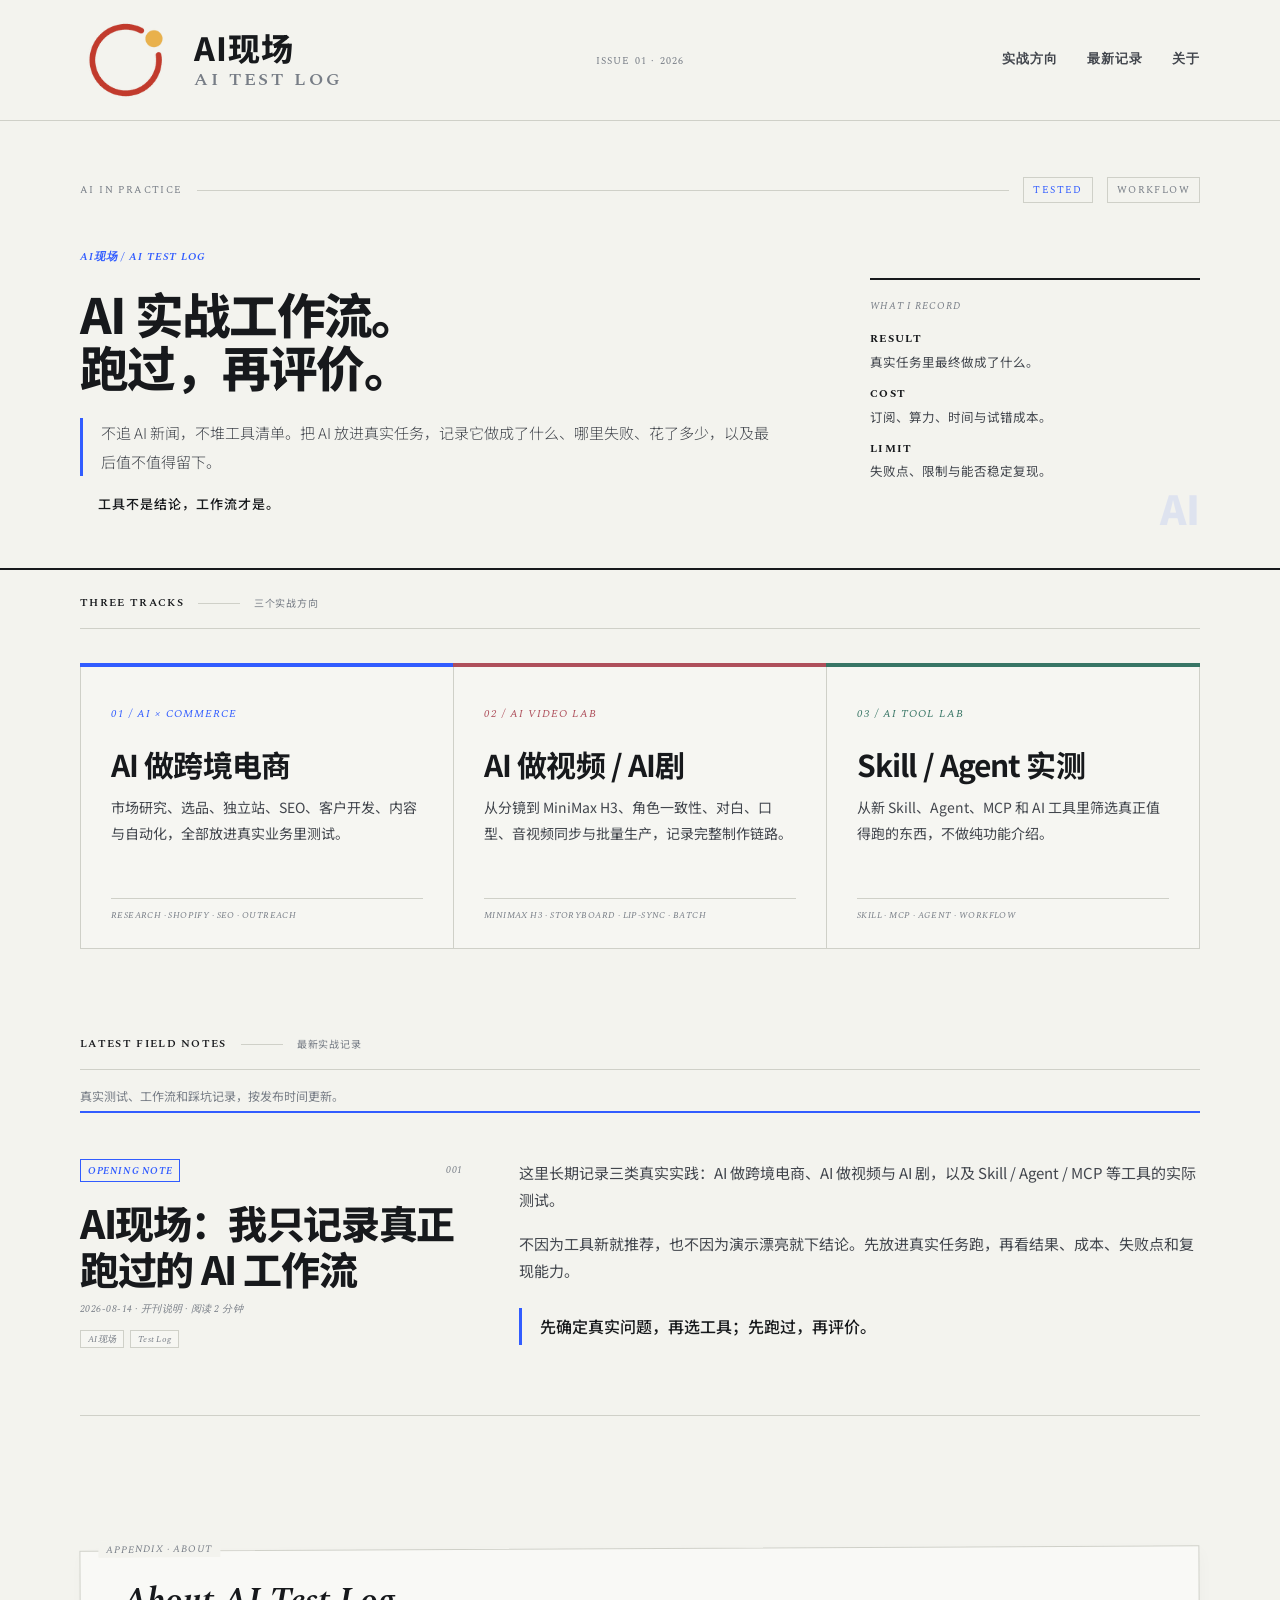
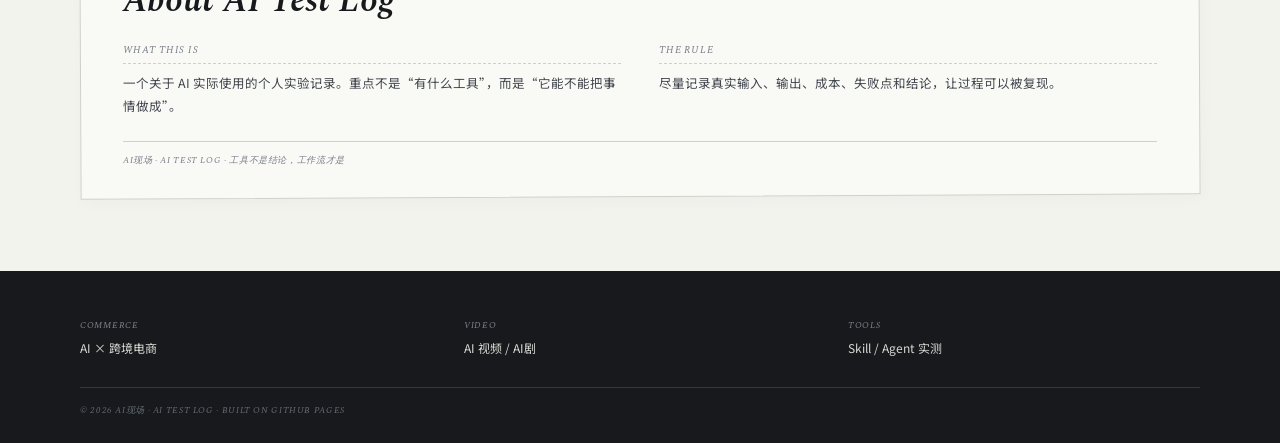
==== index.html @ ab0f7ed0 "Simplify homepage around three workflow tracks" ====
<!DOCTYPE html>
<html lang="zh-CN">
<head>
  <meta charset="UTF-8">
  <meta name="viewport" content="width=device-width, initial-scale=1.0">
  <meta name="description" content="AI现场（AI Test Log）：记录真实 AI 实战工作流，聚焦跨境电商、AI 视频与 Skill/Agent 实测。">
  <title>AI现场｜真实 AI 实战工作流</title>
  <link rel="icon" type="image/png" href="assets/brand/logo-icon.png?v=20260815b">
  <link rel="preconnect" href="https://fonts.googleapis.com">
  <link rel="preconnect" href="https://fonts.gstatic.com" crossorigin>
  <link href="https://fonts.googleapis.com/css2?family=Noto+Sans+SC:wght@300;400;500;600;700;800;900&family=Spectral:ital,wght@0,400;0,600;1,400;1,600&display=swap" rel="stylesheet">
  <link rel="stylesheet" href="styles.css">
  <link rel="stylesheet" href="categories.css">
  <link rel="stylesheet" href="refinements.css?v=20260818a">
</head>
<body>
  <header class="masthead">
    <div class="masthead-inner wrap">
      <a class="brand" href="#top" aria-label="返回首页">
        <img class="brand-mark" src="assets/brand/logo-icon.png?v=20260815b" alt="AI现场">
        <span class="brand-copy">
          <span class="brand-en">AI TEST LOG</span>
          <span class="brand-cn">AI现场</span>
        </span>
      </a>
      <div class="issue">ISSUE 01 · 2026</div>
      <nav class="nav" aria-label="主导航">
        <a href="#themes">实战方向</a>
        <a href="#posts">最新记录</a>
        <a href="#about">关于</a>
      </nav>
    </div>
  </header>

  <main id="top">
    <section class="cover">
      <div class="wrap">
        <div class="cover-meta">
          <span class="spectral-label">AI IN PRACTICE</span>
          <span class="rule"></span>
          <span class="tag tag-ai">TESTED</span>
          <span class="tag">WORKFLOW</span>
        </div>

        <div class="cover-grid">
          <div>
            <div class="eyebrow">AI现场 / AI TEST LOG</div>
            <h1>AI 实战工作流。<br>跑过，再评价。</h1>
            <p class="dek">不追 AI 新闻，不堆工具清单。把 AI 放进真实任务，记录它做成了什么、哪里失败、花了多少，以及最后值不值得留下。</p>
            <p class="brand-tagline"><strong>工具不是结论，工作流才是。</strong></p>
          </div>

          <aside class="cover-note">
            <div class="note-label">WHAT I RECORD</div>
            <div class="note-block">
              <strong>RESULT</strong>
              <p>真实任务里最终做成了什么。</p>
            </div>
            <div class="note-block">
              <strong>COST</strong>
              <p>订阅、算力、时间与试错成本。</p>
            </div>
            <div class="note-block">
              <strong>LIMIT</strong>
              <p>失败点、限制与能否稳定复现。</p>
            </div>
            <span class="stamp">AI</span>
          </aside>
        </div>
      </div>
    </section>

    <section id="themes" class="themes wrap">
      <div class="section-label">
        <span>THREE TRACKS</span>
        <span>三个实战方向</span>
      </div>

      <div class="theme-grid">
        <article id="commerce" class="theme-card theme-commerce">
          <span class="theme-code">01 / AI × COMMERCE</span>
          <h3>AI 做跨境电商</h3>
          <p>市场研究、选品、独立站、SEO、客户开发、内容与自动化，全部放进真实业务里测试。</p>
          <div class="theme-examples">RESEARCH · SHOPIFY · SEO · OUTREACH</div>
        </article>

        <article id="drama" class="theme-card theme-drama">
          <span class="theme-code">02 / AI VIDEO LAB</span>
          <h3>AI 做视频 / AI剧</h3>
          <p>从分镜到 MiniMax H3、角色一致性、对白、口型、音视频同步与批量生产，记录完整制作链路。</p>
          <div class="theme-examples">MINIMAX H3 · STORYBOARD · LIP-SYNC · BATCH</div>
        </article>

        <article id="radar" class="theme-card theme-radar">
          <span class="theme-code">03 / AI TOOL LAB</span>
          <h3>Skill / Agent 实测</h3>
          <p>从新 Skill、Agent、MCP 和 AI 工具里筛选真正值得跑的东西，不做纯功能介绍。</p>
          <div class="theme-examples">SKILL · MCP · AGENT · WORKFLOW</div>
        </article>
      </div>
    </section>

    <section class="latest-head wrap">
      <div class="section-label">
        <span>LATEST FIELD NOTES</span>
        <span>最新实战记录</span>
      </div>
      <p class="section-intro">真实测试、工作流和踩坑记录，按发布时间更新。</p>
    </section>

    <section id="posts" class="posts wrap">
      <article class="post cat-models">
        <header>
          <div class="post-topline">
            <span class="kicker cat-models">OPENING NOTE</span>
            <span class="index-no">001</span>
          </div>
          <h2>AI现场：我只记录真正跑过的 AI 工作流</h2>
          <p class="meta">2026-08-14 · 开刊说明 · 阅读 2 分钟</p>
          <div class="post-tags"><span class="post-tag">AI现场</span><span class="post-tag">Test Log</span></div>
        </header>
        <div class="content">
          <p>这里长期记录三类真实实践：AI 做跨境电商、AI 做视频与 AI 剧，以及 Skill / Agent / MCP 等工具的实际测试。</p>
          <p>不因为工具新就推荐，也不因为演示漂亮就下结论。先放进真实任务跑，再看结果、成本、失败点和复现能力。</p>
          <blockquote>先确定真实问题，再选工具；先跑过，再评价。</blockquote>
        </div>
      </article>
    </section>

    <section id="about" class="about wrap">
      <div class="tracing-appendix">
        <div class="appendix-inner">
          <div class="appendix-title">About AI Test Log</div>
          <div class="appendix-grid">
            <div>
              <div class="appendix-label">WHAT THIS IS</div>
              <p>一个关于 AI 实际使用的个人实验记录。重点不是“有什么工具”，而是“它能不能把事情做成”。</p>
            </div>
            <div>
              <div class="appendix-label">THE RULE</div>
              <p>尽量记录真实输入、输出、成本、失败点和结论，让过程可以被复现。</p>
            </div>
          </div>
          <div class="appendix-fine">AI现场 · AI TEST LOG · 工具不是结论，工作流才是</div>
        </div>
      </div>
    </section>
  </main>

  <footer class="footer">
    <div class="wrap">
      <div class="footer-grid">
        <div><div class="footer-label">COMMERCE</div><p>AI × 跨境电商</p></div>
        <div><div class="footer-label">VIDEO</div><p>AI 视频 / AI剧</p></div>
        <div><div class="footer-label">TOOLS</div><p>Skill / Agent 实测</p></div>
      </div>
      <div class="footer-fine">© 2026 AI现场 · AI TEST LOG · BUILT ON GITHUB PAGES</div>
    </div>
  </footer>
</body>
</html>
---- styles.css ----
:root {
  --bg: #f3f3ee;
  --paper: #fafaf6;
  --paper-2: #ecece5;
  --ink: #17191c;
  --ink-2: #42464d;
  --ink-3: #777d86;
  --rule: #cfd0c8;
  --ai: #315cff;
  --ai-soft: #e9edff;
  --biz: #9a5b38;
  --biz-soft: #efe3da;
  --biz-rule: #c9c0b8;
}

* { box-sizing: border-box; margin: 0; padding: 0; }
html { scroll-behavior: smooth; }
body {
  background: var(--bg);
  color: var(--ink);
  font-family: "Noto Sans SC", "Source Han Sans SC", "Microsoft YaHei", sans-serif;
  line-height: 1.8;
  -webkit-font-smoothing: antialiased;
  text-rendering: optimizeLegibility;
}
a { color: inherit; }
.wrap { width: min(1120px, calc(100% - 48px)); margin-inline: auto; }

.brand-en, .issue, .nav a, .spectral-label, .tag, .eyebrow, .note-label,
.note-block strong, .kicker, .index-no, .meta, .section-label span:first-child,
.quote-small, .tracing-card blockquote, .panel-head, dt, .business-meta,
.business-strip span, .appendix-title, .appendix-label, .appendix-fine,
.footer-label, .footer-fine {
  font-family: "Spectral", Georgia, serif;
}

.masthead {
  position: sticky;
  top: 0;
  z-index: 50;
  background: rgba(243, 243, 238, .96);
  border-bottom: 1px solid var(--rule);
  backdrop-filter: blur(10px);
}
.masthead-inner {
  min-height: 56px;
  display: grid;
  grid-template-columns: 1fr auto 1fr;
  align-items: center;
  gap: 24px;
}
.brand {
  display: inline-flex;
  align-items: baseline;
  gap: 10px;
  text-decoration: none;
  min-width: 0;
}
.brand-en {
  font-size: 12px;
  font-weight: 600;
  letter-spacing: .12em;
  text-transform: uppercase;
  white-space: nowrap;
}
.brand-cn { font-size: 11px; color: var(--ink-3); white-space: nowrap; }
.issue {
  color: var(--ink-3);
  font-size: 10px;
  letter-spacing: .12em;
  text-transform: uppercase;
}
.nav { display: flex; justify-content: flex-end; gap: 22px; }
.nav a {
  color: var(--ink-2);
  font-size: 10px;
  font-weight: 600;
  letter-spacing: .12em;
  text-transform: uppercase;
  text-decoration: none;
}
.nav a:hover { color: var(--ai); }

.cover {
  padding: 72px 0 54px;
  border-bottom: 2px solid var(--ink);
}
.cover-meta {
  display: flex;
  align-items: center;
  gap: 14px;
  color: var(--ink-3);
  font-size: 10px;
  letter-spacing: .14em;
  text-transform: uppercase;
}
.cover-meta .rule { flex: 1; height: 1px; background: var(--rule); }
.tag { border: 1px solid var(--rule); padding: 3px 9px; }
.tag-ai { color: var(--ai); }
.cover-grid {
  display: grid;
  grid-template-columns: minmax(0, 1.68fr) minmax(245px, .72fr);
  gap: 66px;
  align-items: end;
  margin-top: 58px;
}
.eyebrow {
  color: var(--ai);
  font-size: 11px;
  font-style: italic;
  font-weight: 600;
  letter-spacing: .08em;
  text-transform: uppercase;
  margin-bottom: 18px;
}
.cover h1 {
  font-size: clamp(54px, 8vw, 96px);
  line-height: .98;
  letter-spacing: -.055em;
  font-weight: 900;
}
.dek {
  max-width: 650px;
  margin-top: 28px;
  padding-left: 18px;
  border-left: 3px solid var(--ai);
  color: var(--ink-2);
  font-size: 15px;
  font-weight: 300;
  line-height: 1.85;
}
.cover-note {
  position: relative;
  border-top: 2px solid var(--ink);
  padding: 17px 0 58px;
}
.note-label {
  color: var(--ink-3);
  font-size: 10px;
  font-style: italic;
  letter-spacing: .1em;
  text-transform: uppercase;
  margin-bottom: 16px;
}
.note-block + .note-block { margin-top: 14px; }
.note-block strong {
  display: block;
  font-size: 11px;
  letter-spacing: .12em;
  text-transform: uppercase;
  margin-bottom: 2px;
}
.note-block p { color: var(--ink-2); font-size: 12px; line-height: 1.65; }
.stamp {
  position: absolute;
  right: 0;
  bottom: 0;
  font-family: "Noto Sans SC", sans-serif;
  font-size: 46px;
  line-height: 1;
  font-weight: 900;
  color: var(--ai);
  opacity: .18;
}

.section-label {
  display: flex;
  align-items: center;
  gap: 14px;
  padding: 15px 0;
  border-bottom: 1px solid var(--rule);
  color: var(--ink-3);
  font-size: 10px;
  letter-spacing: .08em;
}
.section-label span:first-child {
  color: var(--ink);
  font-size: 11px;
  font-weight: 600;
  letter-spacing: .12em;
  text-transform: uppercase;
}
.section-label span:first-child::after {
  content: "";
  display: inline-block;
  width: 42px;
  height: 1px;
  background: var(--rule);
  margin-left: 14px;
  vertical-align: middle;
}

.editorial { padding: 54px 0 8px; }
.editorial-grid {
  display: grid;
  grid-template-columns: minmax(0, 1.35fr) minmax(280px, .65fr);
  gap: 56px;
  padding: 40px 0 48px;
}
.kicker {
  display: inline-block;
  padding: 2px 7px 1px;
  border: 1px solid currentColor;
  font-size: 10px;
  font-style: italic;
  font-weight: 600;
  letter-spacing: .06em;
  text-transform: uppercase;
}
.kicker.ai { color: var(--ai); }
.kicker.biz { color: var(--biz); }
.editorial-copy h2 {
  margin: 17px 0 11px;
  font-size: clamp(36px, 5vw, 58px);
  line-height: 1.06;
  letter-spacing: -.04em;
  font-weight: 800;
}
.editorial-copy > p { color: var(--ink-2); max-width: 62ch; font-size: 15px; }
.verdict-panel {
  background: var(--paper);
  border: 1px solid var(--rule);
  border-top: 3px solid var(--ai);
  padding: 26px;
}
.panel-head {
  color: var(--ink-3);
  font-size: 10px;
  font-style: italic;
  letter-spacing: .08em;
  text-transform: uppercase;
  margin-bottom: 15px;
}
.verdict { font-size: 23px; line-height: 1.45; font-weight: 700; margin-bottom: 23px; }
dl div {
  display: grid;
  grid-template-columns: 82px 1fr;
  gap: 16px;
  padding: 9px 0;
  border-top: 1px solid var(--rule);
}
dt, dd { font-size: 10px; }
dt { color: var(--ink-3); font-style: italic; letter-spacing: .06em; }
dd { color: var(--ink-2); font-family: "Noto Sans SC", sans-serif; }

.quote-section { padding: 22px 0 62px; }
.tracing-card {
  position: relative;
  background: rgba(255,255,255,.48);
  border: 1px solid var(--rule);
  padding: 34px 46px 32px;
  transform: rotate(-.22deg);
  box-shadow: 2px 4px 14px rgba(0,0,0,.035);
}
.tracing-card::after {
  content: "";
  position: absolute;
  right: 0;
  top: 0;
  width: 24px;
  height: 24px;
  border-left: 1px solid var(--rule);
  border-bottom: 1px solid var(--rule);
  background: var(--bg);
}
.quote-small {
  text-align: center;
  color: var(--ink-3);
  font-size: 10px;
  font-style: italic;
  letter-spacing: .08em;
  text-transform: uppercase;
}
.tracing-card blockquote {
  margin: 8px 0 3px;
  text-align: center;
  color: var(--ink);
  font-size: clamp(38px, 5vw, 58px);
  font-style: italic;
  font-weight: 600;
  line-height: 1.12;
}
.tracing-card p { text-align: center; color: var(--ink-2); font-size: 12px; }

.latest-head { padding-top: 2px; }
.section-intro { padding: 15px 0 4px; color: var(--ink-3); font-size: 12px; }
.posts { padding-bottom: 70px; }
.post {
  --post-accent: var(--ai);
  display: grid;
  grid-template-columns: minmax(245px, .72fr) minmax(0, 1.28fr);
  gap: 56px;
  padding: 46px 0;
  border-top: 2px solid var(--post-accent);
  border-bottom: 1px solid var(--rule);
}
.post + .post { border-top-width: 1px; }
.post-business { --post-accent: var(--biz); }
.post-topline { display: flex; justify-content: space-between; align-items: center; gap: 16px; }
.index-no {
  color: var(--ink-3);
  font-size: 10px;
  font-style: italic;
  letter-spacing: .06em;
}
.post h2 {
  margin: 17px 0 9px;
  font-size: clamp(28px, 3.2vw, 39px);
  line-height: 1.18;
  letter-spacing: -.035em;
  font-weight: 800;
}
.meta {
  color: var(--ink-3);
  font-size: 10px;
  font-style: italic;
  letter-spacing: .045em;
}
.content { color: var(--ink-2); min-width: 0; }
.content p, .content li { font-size: 15px; }
.content p + p { margin-top: 1.15em; }
.content ul, .content ol { margin: 14px 0 0 1.25em; }
.content h3 { margin: 1.65em 0 .65em; color: var(--ink); font-size: 20px; }
.content blockquote {
  margin: 1.5em 0;
  padding: 4px 0 4px 18px;
  border-left: 3px solid var(--post-accent);
  color: var(--ink);
  font-weight: 500;
}
.content pre {
  margin: 18px 0;
  padding: 16px 18px;
  overflow-x: auto;
  background: #1e2023;
  color: #e8e8e3;
  border-radius: 0;
  font: 13px/1.7 ui-monospace, SFMono-Regular, Menlo, Consolas, monospace;
}
.content img, figure img { width: 100%; display: block; height: auto; margin: 20px 0 0; }
figure { margin-top: 20px; }
figcaption {
  border-top: 1px solid var(--rule);
  padding-top: 7px;
  margin-top: 7px;
  color: var(--ink-3);
  font: italic 11px/1.5 "Spectral", Georgia, serif;
}
.video-embed, .content .video-wrap {
  position: relative;
  padding-top: 56.25%;
  margin-top: 20px;
  background: #111;
  overflow: hidden;
}
.video-embed iframe, .content .video-wrap iframe { position: absolute; inset: 0; width: 100%; height: 100%; border: 0; }

.mini-grid {
  display: grid;
  grid-template-columns: repeat(2, 1fr);
  border-top: 1px solid var(--rule);
  border-left: 1px solid var(--rule);
  margin-top: 22px;
}
.mini-grid > div { padding: 14px 16px; border-right: 1px solid var(--rule); border-bottom: 1px solid var(--rule); }
.mini-grid span { color: var(--ai); font: italic 10px "Spectral", serif; }
.mini-grid strong { display: block; color: var(--ink); font-size: 13px; margin: 3px 0; }
.mini-grid p { color: var(--ink-3); font-size: 11.5px; }
.business-strip {
  display: flex;
  flex-wrap: wrap;
  gap: 0;
  margin-top: 22px;
  border-top: 1px solid var(--biz-rule);
  border-left: 1px solid var(--biz-rule);
}
.business-strip span {
  padding: 7px 10px 6px;
  border-right: 1px solid var(--biz-rule);
  border-bottom: 1px solid var(--biz-rule);
  color: var(--biz);
  font-size: 9px;
  font-style: italic;
  letter-spacing: .06em;
}

.business-band {
  background: #ece8e2;
  border-top: 1px solid var(--rule);
  border-bottom: 1px solid var(--rule);
  padding-bottom: 62px;
}
.business-label { border-bottom-color: var(--biz-rule); }
.business-grid {
  display: grid;
  grid-template-columns: repeat(3, 1fr);
  border: 1px solid var(--biz-rule);
  border-top: 3px solid var(--biz);
  margin-top: 34px;
}
.business-card { padding: 30px; min-height: 280px; }
.business-card + .business-card { border-left: 1px solid var(--biz-rule); }
.business-card h3 { font-size: 25px; line-height: 1.3; margin: 20px 0 13px; letter-spacing: -.025em; }
.business-card p { color: var(--ink-2); font-size: 13px; line-height: 1.8; }
.business-meta {
  margin-top: 24px;
  padding-top: 11px;
  border-top: 1px solid var(--biz-rule);
  color: var(--biz);
  font-size: 9px;
  font-style: italic;
  letter-spacing: .06em;
}

.about { padding: 62px 0 74px; }
.tracing-appendix {
  position: relative;
  background: rgba(255,255,255,.47);
  border: 1px solid var(--rule);
  padding: 34px 42px 28px;
  transform: rotate(-.28deg);
  box-shadow: 2px 5px 15px rgba(0,0,0,.025);
}
.tracing-appendix::before {
  content: "APPENDIX · ABOUT";
  position: absolute;
  left: 18px;
  top: -10px;
  background: var(--bg);
  padding: 0 8px;
  color: var(--ink-3);
  font: italic 10px "Spectral", Georgia, serif;
  letter-spacing: .08em;
}
.appendix-inner { transform: rotate(.28deg); }
.appendix-title {
  font-size: 35px;
  line-height: 1;
  font-style: italic;
  font-weight: 600;
  margin-bottom: 23px;
}
.appendix-grid { display: grid; grid-template-columns: 1fr 1fr; gap: 38px; }
.appendix-label {
  color: var(--ink-3);
  border-bottom: 1px dashed var(--rule);
  padding-bottom: 4px;
  margin-bottom: 8px;
  font-size: 10px;
  font-style: italic;
  letter-spacing: .08em;
}
.tracing-appendix p { color: var(--ink-2); font-size: 12.5px; }
.appendix-fine {
  margin-top: 24px;
  padding-top: 10px;
  border-top: 1px solid var(--rule);
  color: var(--ink-3);
  font-size: 9px;
  font-style: italic;
  letter-spacing: .07em;
}

.footer { background: #17191c; color: #d7d9d3; padding: 46px 0 25px; }
.footer-grid { display: grid; grid-template-columns: repeat(3, 1fr); gap: 32px; }
.footer-label { color: #80858c; font-size: 9px; font-style: italic; letter-spacing: .08em; }
.footer p { font-size: 12px; margin-top: 4px; }
.footer-fine {
  border-top: 1px solid #34373b;
  margin-top: 28px;
  padding-top: 14px;
  color: #666c74;
  font-size: 9px;
  font-style: italic;
  letter-spacing: .07em;
}

@media (max-width: 900px) {
  .masthead-inner { grid-template-columns: 1fr auto; }
  .issue { display: none; }
  .cover-grid, .editorial-grid, .post { grid-template-columns: 1fr; gap: 30px; }
  .business-grid { grid-template-columns: 1fr; }
  .business-card + .business-card { border-left: 0; border-top: 1px solid var(--biz-rule); }
}

@media (max-width: 600px) {
  .wrap { width: min(100% - 30px, 1120px); }
  .masthead-inner { min-height: 52px; gap: 10px; }
  .brand-cn { display: none; }
  .brand-en { font-size: 10px; }
  .nav { gap: 10px; }
  .nav a { font-size: 8px; }
  .cover { padding-top: 45px; }
  .cover-meta .spectral-label { display: none; }
  .cover-grid { margin-top: 35px; }
  .cover h1 { font-size: clamp(48px, 15vw, 72px); }
  .dek { font-size: 14px; }
  .editorial-grid { padding-top: 32px; }
  .verdict-panel { padding: 22px; }
  .tracing-card, .tracing-appendix { padding: 27px 22px; }
  .tracing-card blockquote { font-size: clamp(34px, 11vw, 48px); }
  .post { padding: 36px 0; }
  .mini-grid, .appendix-grid, .footer-grid { grid-template-columns: 1fr; }
  .business-card { min-height: 0; }
}
---- categories.css ----
:root {
  --cat-models: #315cff;
  --cat-agents: #6658c9;
  --cat-skills: #377565;
  --cat-media: #ae4f5b;
  --cat-workflow: #8b6b34;
  --cat-productivity: #607080;

  --theme-commerce: #315cff;
  --theme-drama: #ae4f5b;
  --theme-radar: #377565;
}

.cat-models { --cat: var(--cat-models); }
.cat-agents { --cat: var(--cat-agents); }
.cat-skills { --cat: var(--cat-skills); }
.cat-media { --cat: var(--cat-media); }
.cat-workflow { --cat: var(--cat-workflow); }
.cat-productivity { --cat: var(--cat-productivity); }

.kicker.cat-models,
.kicker.cat-agents,
.kicker.cat-skills,
.kicker.cat-media,
.kicker.cat-workflow,
.kicker.cat-productivity { color: var(--cat); }

/* ---- Primary editorial themes ---- */
.themes { padding: 8px 0 68px; }
.theme-grid {
  display: grid;
  grid-template-columns: repeat(3, 1fr);
  margin-top: 34px;
  border-top: 1px solid var(--rule);
  border-left: 1px solid var(--rule);
}
.theme-card {
  --theme: var(--ai);
  position: relative;
  min-height: 285px;
  padding: 32px 30px 30px;
  border-right: 1px solid var(--rule);
  border-bottom: 1px solid var(--rule);
  background: rgba(255,255,255,.22);
  scroll-margin-top: 140px;
}
.theme-card::before {
  content: "";
  position: absolute;
  left: -1px;
  right: -1px;
  top: -1px;
  height: 4px;
  background: var(--theme);
}
.theme-commerce { --theme: var(--theme-commerce); }
.theme-drama { --theme: var(--theme-drama); }
.theme-radar { --theme: var(--theme-radar); }
.theme-code {
  color: var(--theme);
  font: italic 11px/1.3 "Spectral", Georgia, serif;
  letter-spacing: .09em;
}
.theme-card h3 {
  margin: 22px 0 13px;
  font-size: 30px;
  line-height: 1.18;
  letter-spacing: -.03em;
}
.theme-card p {
  color: var(--ink-2);
  font-size: 14px;
  line-height: 1.85;
}
.theme-examples {
  position: absolute;
  left: 30px;
  right: 30px;
  bottom: 26px;
  padding-top: 10px;
  border-top: 1px solid var(--rule);
  color: var(--ink-3);
  font: italic 9px/1.5 "Spectral", Georgia, serif;
  letter-spacing: .045em;
}

/* ---- Secondary type index ---- */
.categories { padding: 8px 0 66px; }
.type-index { padding-top: 0; }
.category-grid {
  display: grid;
  grid-template-columns: repeat(3, 1fr);
  margin-top: 34px;
  border-top: 1px solid var(--rule);
  border-left: 1px solid var(--rule);
}
.category-card {
  position: relative;
  min-height: 245px;
  padding: 28px 28px 25px;
  border-right: 1px solid var(--rule);
  border-bottom: 1px solid var(--rule);
  background: rgba(255,255,255,.18);
}
.category-card::before {
  content: "";
  position: absolute;
  left: -1px;
  right: -1px;
  top: -1px;
  height: 3px;
  background: var(--cat);
}
.category-code {
  color: var(--cat);
  font: italic 10px/1.3 "Spectral", Georgia, serif;
  letter-spacing: .08em;
}
.category-card h3 {
  margin: 22px 0 10px;
  font-size: 27px;
  line-height: 1.2;
  letter-spacing: -.025em;
}
.category-card p {
  color: var(--ink-2);
  font-size: 13px;
  line-height: 1.75;
}
.category-examples {
  position: absolute;
  left: 28px;
  right: 28px;
  bottom: 24px;
  padding-top: 9px;
  border-top: 1px solid var(--rule);
  color: var(--ink-3);
  font: italic 9px/1.5 "Spectral", Georgia, serif;
  letter-spacing: .035em;
}

.post.cat-models,
.post.cat-agents,
.post.cat-skills,
.post.cat-media,
.post.cat-workflow,
.post.cat-productivity { --post-accent: var(--cat); }

.post-tags {
  display: flex;
  flex-wrap: wrap;
  gap: 6px;
  margin-top: 13px;
}
.post-tag {
  padding: 2px 7px 1px;
  border: 1px solid var(--rule);
  color: var(--ink-3);
  font: italic 9px/1.5 "Spectral", Georgia, serif;
  letter-spacing: .03em;
}
.post-category {
  color: var(--cat);
  font: italic 10px/1.4 "Spectral", Georgia, serif;
  letter-spacing: .06em;
  text-transform: uppercase;
}

@media (max-width: 900px) {
  .theme-grid,
  .category-grid { grid-template-columns: repeat(2, 1fr); }
}

@media (max-width: 600px) {
  .theme-grid,
  .category-grid { grid-template-columns: 1fr; }
  .theme-card { min-height: 245px; }
  .category-card { min-height: 220px; }
}
---- refinements.css ----
/* Final visual refinements for AI现场 / AI Test Log */

/* ---- Header brand lockup: 2x emphasis ---- */
.masthead-inner {
  min-height: 120px;
}

.brand {
  display: inline-flex;
  align-items: center;
  gap: 22px;
  line-height: 1;
  text-decoration: none;
}

/* Render the official PNG directly. */
.brand-mark {
  display: block !important;
  width: 92px;
  height: 92px;
  flex: 0 0 92px;
  object-fit: contain;
}

.brand::before {
  display: none !important;
  content: none !important;
}

.brand-copy {
  display: flex;
  flex-direction: column;
  gap: 8px;
  min-width: 0;
}

.brand-copy .brand-cn {
  order: -1;
  color: var(--ink);
  font-size: 32px;
  line-height: 1;
  font-weight: 800;
  letter-spacing: .035em;
}

.brand-copy .brand-en {
  color: var(--ink-3);
  font-size: 18px;
  line-height: 1;
  font-weight: 600;
  letter-spacing: .16em;
}

.issue {
  transform: translateY(1px);
}

.nav {
  gap: 30px;
}

.nav a {
  font-size: 13px;
  font-weight: 700;
  letter-spacing: .06em;
}

/* ---- Hero ---- */
.cover {
  padding: 56px 0 40px;
}

.cover-grid {
  grid-template-columns: minmax(0, 1.22fr) 330px;
  gap: 74px;
  align-items: start;
  margin-top: 44px;
}

.cover h1 {
  max-width: 690px;
  font-size: clamp(38px, 3.8vw, 56px);
  line-height: 1.10;
  letter-spacing: -0.035em;
  font-weight: 800;
}

.eyebrow {
  margin-bottom: 20px;
}

.dek {
  max-width: 690px;
  margin-top: 24px;
  font-size: 15px;
  line-height: 1.95;
}

.cover-note {
  margin-top: 31px;
  padding-top: 17px;
  padding-bottom: 47px;
}

.cover-note .note-label {
  margin-bottom: 14px;
}

.cover-note .note-block + .note-block {
  margin-top: 12px;
}

.cover-note .note-block p {
  font-size: 12.5px;
  line-height: 1.68;
}

.stamp {
  opacity: .10;
  font-size: 40px;
}

.brand-tagline {
  margin-top: 16px;
  padding-left: 18px;
  color: var(--ink-3);
  font-family: "Spectral", Georgia, serif;
  font-size: 13px;
  font-style: italic;
  letter-spacing: .06em;
}

.brand-tagline strong {
  color: var(--ink);
  font-family: "Noto Sans SC", "Source Han Sans SC", sans-serif;
  font-style: normal;
  font-weight: 500;
  letter-spacing: .08em;
}

.editorial-copy h2 {
  margin: 16px 0 12px;
  font-size: clamp(27px, 2.9vw, 40px);
  line-height: 1.16;
  letter-spacing: -0.025em;
  font-weight: 800;
}

.tracing-card > p {
  font-size: 0;
}

.tracing-card > p::after {
  content: "先测，先跑，先记录，再下判断。";
  font-size: 12px;
  line-height: 1.6;
}

.post header {
  align-self: start;
}

.post-tags {
  margin-top: 12px;
}

.post-tag {
  background: rgba(255,255,255,.22);
}

@media (max-width: 1050px) {
  .masthead-inner {
    min-height: 90px;
  }

  .brand-mark {
    width: 64px;
    height: 64px;
    flex-basis: 64px;
  }

  .brand-copy .brand-cn {
    font-size: 22px;
  }

  .brand-copy .brand-en {
    font-size: 12px;
  }

  .nav {
    gap: 18px;
  }

  .nav a {
    font-size: 12px;
  }

  .cover-grid {
    grid-template-columns: 1fr;
    gap: 32px;
  }

  .cover-note {
    margin-top: 0;
    max-width: 520px;
  }

  .cover h1 {
    max-width: 720px;
    font-size: clamp(38px, 6vw, 52px);
  }
}

@media (max-width: 600px) {
  .masthead-inner {
    min-height: 64px;
  }

  .brand {
    gap: 10px;
  }

  .brand-mark {
    width: 42px;
    height: 42px;
    flex-basis: 42px;
  }

  .brand-copy {
    gap: 3px;
  }

  .brand-copy .brand-cn {
    font-size: 15px;
  }

  .brand-copy .brand-en {
    font-size: 8px;
    letter-spacing: .12em;
  }

  .nav {
    gap: 10px;
  }

  .nav a {
    font-size: 9px;
    letter-spacing: .03em;
  }

  .cover {
    padding: 40px 0 34px;
  }

  .cover-grid {
    margin-top: 30px;
  }

  .cover h1 {
    font-size: clamp(34px, 10vw, 46px);
    line-height: 1.10;
  }

  .editorial-copy h2 {
    font-size: clamp(25px, 8vw, 34px);
  }

  .dek {
    font-size: 14px;
    line-height: 1.85;
  }

  .brand-tagline {
    font-size: 12px;
    line-height: 1.8;
  }
}
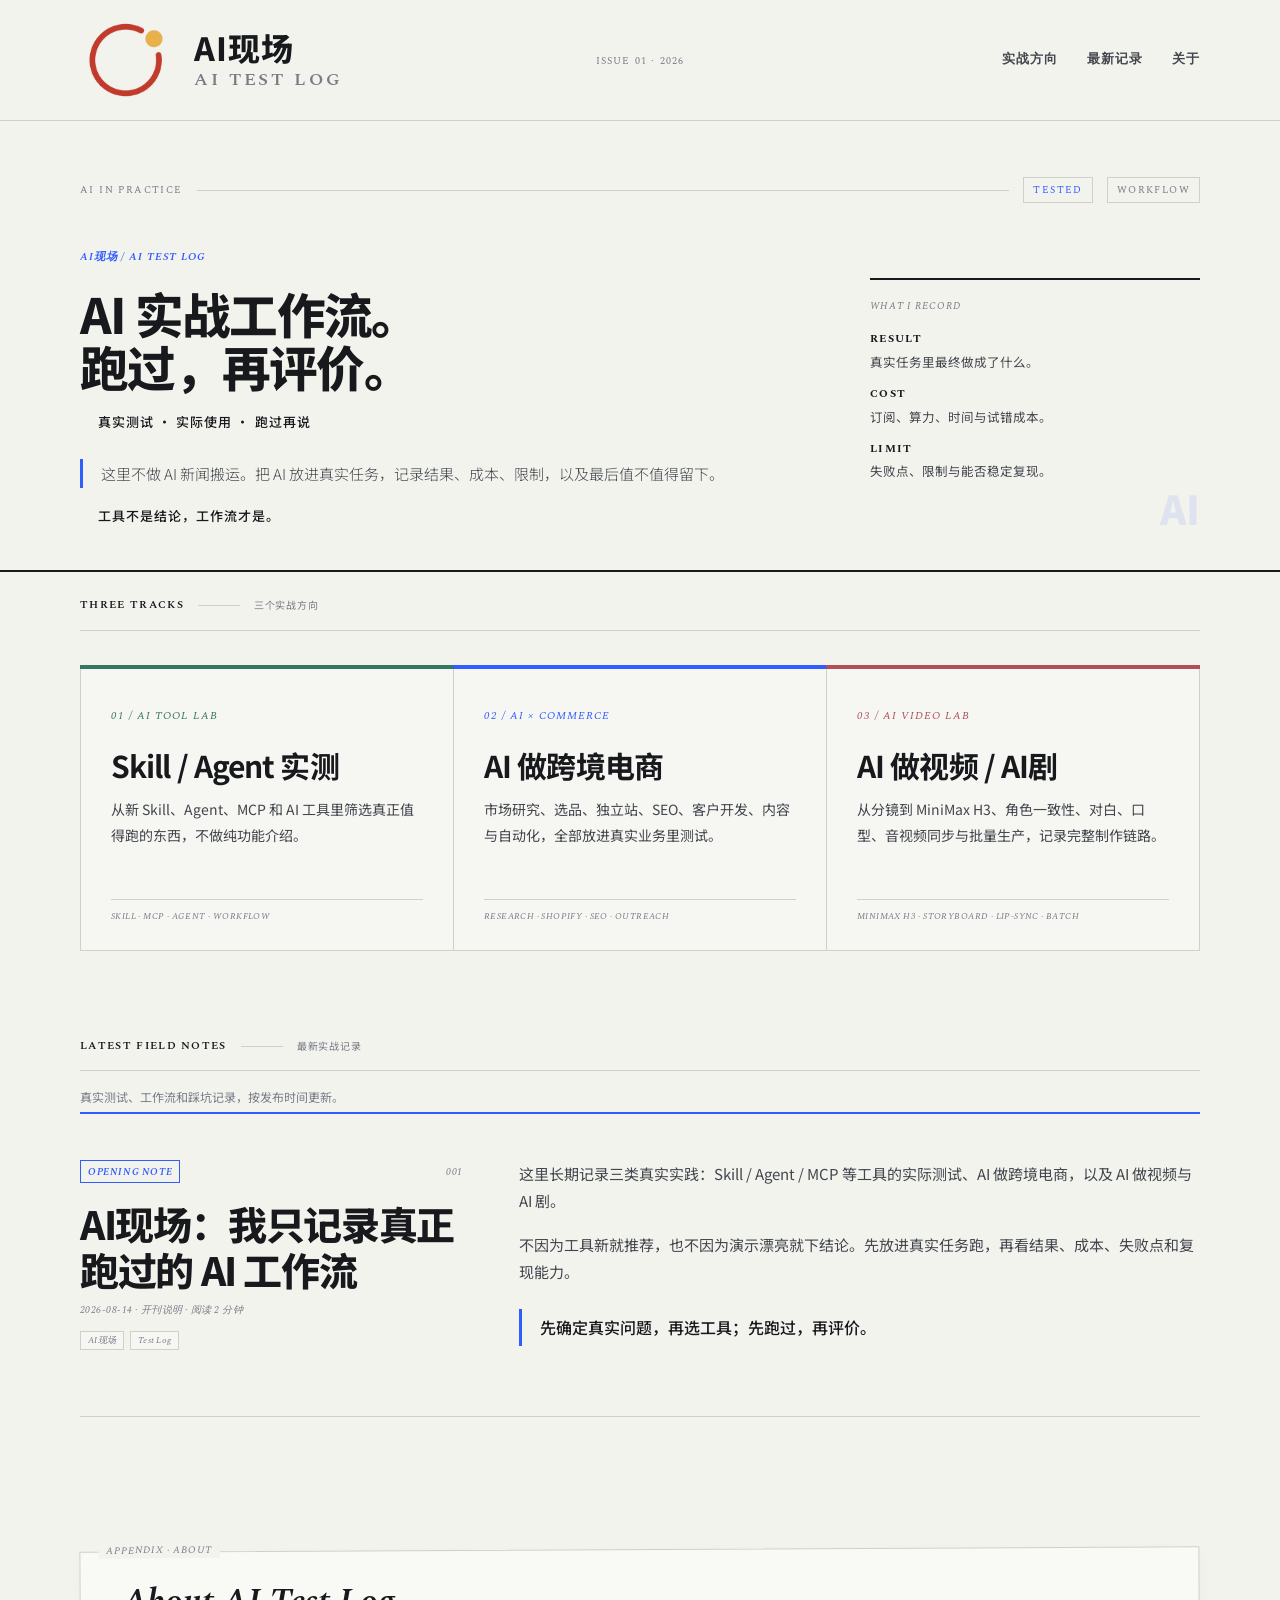
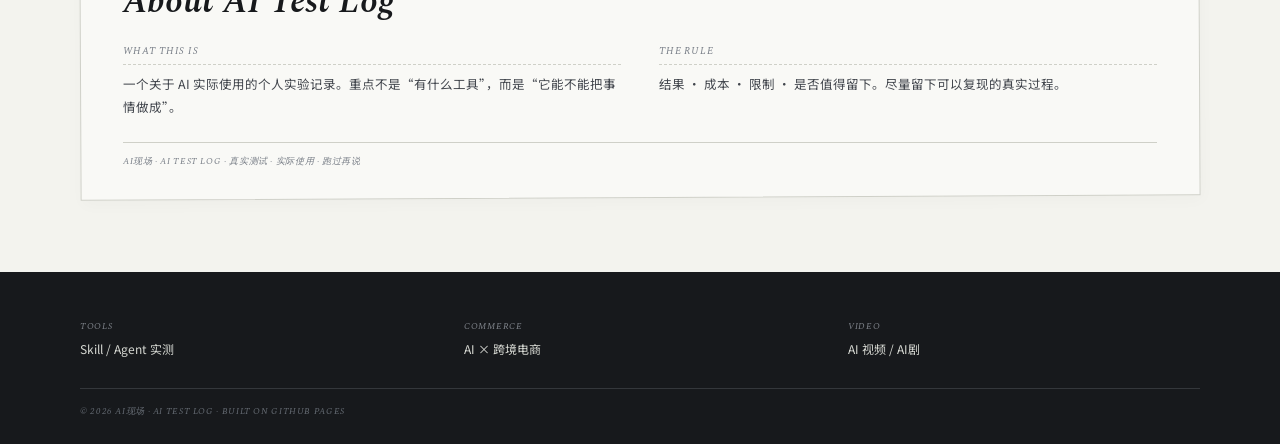
==== commit fb2960a5: "Restore brand lines and prioritize Skill Agent" ====
--- a/index.html
+++ b/index.html
@@ -3,7 +3,7 @@
 <head>
   <meta charset="UTF-8">
   <meta name="viewport" content="width=device-width, initial-scale=1.0">
-  <meta name="description" content="AI现场（AI Test Log）：记录真实 AI 实战工作流，聚焦跨境电商、AI 视频与 Skill/Agent 实测。">
+  <meta name="description" content="AI现场（AI Test Log）：真实测试、实际使用、跑过再说。记录 Skill/Agent、跨境电商与 AI 视频/AI剧的真实 AI 实战工作流。">
   <title>AI现场｜真实 AI 实战工作流</title>
   <link rel="icon" type="image/png" href="assets/brand/logo-icon.png?v=20260815b">
   <link rel="preconnect" href="https://fonts.googleapis.com">
@@ -18,52 +18,30 @@
     <div class="masthead-inner wrap">
       <a class="brand" href="#top" aria-label="返回首页">
         <img class="brand-mark" src="assets/brand/logo-icon.png?v=20260815b" alt="AI现场">
-        <span class="brand-copy">
-          <span class="brand-en">AI TEST LOG</span>
-          <span class="brand-cn">AI现场</span>
-        </span>
+        <span class="brand-copy"><span class="brand-en">AI TEST LOG</span><span class="brand-cn">AI现场</span></span>
       </a>
       <div class="issue">ISSUE 01 · 2026</div>
-      <nav class="nav" aria-label="主导航">
-        <a href="#themes">实战方向</a>
-        <a href="#posts">最新记录</a>
-        <a href="#about">关于</a>
-      </nav>
+      <nav class="nav" aria-label="主导航"><a href="#themes">实战方向</a><a href="#posts">最新记录</a><a href="#about">关于</a></nav>
     </div>
   </header>
 
   <main id="top">
     <section class="cover">
       <div class="wrap">
-        <div class="cover-meta">
-          <span class="spectral-label">AI IN PRACTICE</span>
-          <span class="rule"></span>
-          <span class="tag tag-ai">TESTED</span>
-          <span class="tag">WORKFLOW</span>
-        </div>
-
+        <div class="cover-meta"><span class="spectral-label">AI IN PRACTICE</span><span class="rule"></span><span class="tag tag-ai">TESTED</span><span class="tag">WORKFLOW</span></div>
         <div class="cover-grid">
           <div>
             <div class="eyebrow">AI现场 / AI TEST LOG</div>
             <h1>AI 实战工作流。<br>跑过，再评价。</h1>
-            <p class="dek">不追 AI 新闻，不堆工具清单。把 AI 放进真实任务，记录它做成了什么、哪里失败、花了多少，以及最后值不值得留下。</p>
+            <p class="brand-tagline"><strong>真实测试 · 实际使用 · 跑过再说</strong></p>
+            <p class="dek">这里不做 AI 新闻搬运。把 AI 放进真实任务，记录结果、成本、限制，以及最后值不值得留下。</p>
             <p class="brand-tagline"><strong>工具不是结论，工作流才是。</strong></p>
           </div>
-
           <aside class="cover-note">
             <div class="note-label">WHAT I RECORD</div>
-            <div class="note-block">
-              <strong>RESULT</strong>
-              <p>真实任务里最终做成了什么。</p>
-            </div>
-            <div class="note-block">
-              <strong>COST</strong>
-              <p>订阅、算力、时间与试错成本。</p>
-            </div>
-            <div class="note-block">
-              <strong>LIMIT</strong>
-              <p>失败点、限制与能否稳定复现。</p>
-            </div>
+            <div class="note-block"><strong>RESULT</strong><p>真实任务里最终做成了什么。</p></div>
+            <div class="note-block"><strong>COST</strong><p>订阅、算力、时间与试错成本。</p></div>
+            <div class="note-block"><strong>LIMIT</strong><p>失败点、限制与能否稳定复现。</p></div>
             <span class="stamp">AI</span>
           </aside>
         </div>
@@ -71,91 +49,57 @@
     </section>
 
     <section id="themes" class="themes wrap">
-      <div class="section-label">
-        <span>THREE TRACKS</span>
-        <span>三个实战方向</span>
-      </div>
-
+      <div class="section-label"><span>THREE TRACKS</span><span>三个实战方向</span></div>
       <div class="theme-grid">
+        <article id="radar" class="theme-card theme-radar">
+          <span class="theme-code">01 / AI TOOL LAB</span><h3>Skill / Agent 实测</h3>
+          <p>从新 Skill、Agent、MCP 和 AI 工具里筛选真正值得跑的东西，不做纯功能介绍。</p>
+          <div class="theme-examples">SKILL · MCP · AGENT · WORKFLOW</div>
+        </article>
         <article id="commerce" class="theme-card theme-commerce">
-          <span class="theme-code">01 / AI × COMMERCE</span>
-          <h3>AI 做跨境电商</h3>
+          <span class="theme-code">02 / AI × COMMERCE</span><h3>AI 做跨境电商</h3>
           <p>市场研究、选品、独立站、SEO、客户开发、内容与自动化，全部放进真实业务里测试。</p>
           <div class="theme-examples">RESEARCH · SHOPIFY · SEO · OUTREACH</div>
         </article>
-
         <article id="drama" class="theme-card theme-drama">
-          <span class="theme-code">02 / AI VIDEO LAB</span>
-          <h3>AI 做视频 / AI剧</h3>
+          <span class="theme-code">03 / AI VIDEO LAB</span><h3>AI 做视频 / AI剧</h3>
           <p>从分镜到 MiniMax H3、角色一致性、对白、口型、音视频同步与批量生产，记录完整制作链路。</p>
           <div class="theme-examples">MINIMAX H3 · STORYBOARD · LIP-SYNC · BATCH</div>
-        </article>
-
-        <article id="radar" class="theme-card theme-radar">
-          <span class="theme-code">03 / AI TOOL LAB</span>
-          <h3>Skill / Agent 实测</h3>
-          <p>从新 Skill、Agent、MCP 和 AI 工具里筛选真正值得跑的东西，不做纯功能介绍。</p>
-          <div class="theme-examples">SKILL · MCP · AGENT · WORKFLOW</div>
         </article>
       </div>
     </section>
 
     <section class="latest-head wrap">
-      <div class="section-label">
-        <span>LATEST FIELD NOTES</span>
-        <span>最新实战记录</span>
-      </div>
+      <div class="section-label"><span>LATEST FIELD NOTES</span><span>最新实战记录</span></div>
       <p class="section-intro">真实测试、工作流和踩坑记录，按发布时间更新。</p>
     </section>
 
     <section id="posts" class="posts wrap">
       <article class="post cat-models">
-        <header>
-          <div class="post-topline">
-            <span class="kicker cat-models">OPENING NOTE</span>
-            <span class="index-no">001</span>
-          </div>
-          <h2>AI现场：我只记录真正跑过的 AI 工作流</h2>
-          <p class="meta">2026-08-14 · 开刊说明 · 阅读 2 分钟</p>
-          <div class="post-tags"><span class="post-tag">AI现场</span><span class="post-tag">Test Log</span></div>
-        </header>
-        <div class="content">
-          <p>这里长期记录三类真实实践：AI 做跨境电商、AI 做视频与 AI 剧，以及 Skill / Agent / MCP 等工具的实际测试。</p>
-          <p>不因为工具新就推荐，也不因为演示漂亮就下结论。先放进真实任务跑，再看结果、成本、失败点和复现能力。</p>
-          <blockquote>先确定真实问题，再选工具；先跑过，再评价。</blockquote>
-        </div>
+        <header><div class="post-topline"><span class="kicker cat-models">OPENING NOTE</span><span class="index-no">001</span></div><h2>AI现场：我只记录真正跑过的 AI 工作流</h2><p class="meta">2026-08-14 · 开刊说明 · 阅读 2 分钟</p><div class="post-tags"><span class="post-tag">AI现场</span><span class="post-tag">Test Log</span></div></header>
+        <div class="content"><p>这里长期记录三类真实实践：Skill / Agent / MCP 等工具的实际测试、AI 做跨境电商，以及 AI 做视频与 AI 剧。</p><p>不因为工具新就推荐，也不因为演示漂亮就下结论。先放进真实任务跑，再看结果、成本、失败点和复现能力。</p><blockquote>先确定真实问题，再选工具；先跑过，再评价。</blockquote></div>
       </article>
     </section>
 
     <section id="about" class="about wrap">
-      <div class="tracing-appendix">
-        <div class="appendix-inner">
-          <div class="appendix-title">About AI Test Log</div>
-          <div class="appendix-grid">
-            <div>
-              <div class="appendix-label">WHAT THIS IS</div>
-              <p>一个关于 AI 实际使用的个人实验记录。重点不是“有什么工具”，而是“它能不能把事情做成”。</p>
-            </div>
-            <div>
-              <div class="appendix-label">THE RULE</div>
-              <p>尽量记录真实输入、输出、成本、失败点和结论，让过程可以被复现。</p>
-            </div>
-          </div>
-          <div class="appendix-fine">AI现场 · AI TEST LOG · 工具不是结论，工作流才是</div>
+      <div class="tracing-appendix"><div class="appendix-inner">
+        <div class="appendix-title">About AI Test Log</div>
+        <div class="appendix-grid">
+          <div><div class="appendix-label">WHAT THIS IS</div><p>一个关于 AI 实际使用的个人实验记录。重点不是“有什么工具”，而是“它能不能把事情做成”。</p></div>
+          <div><div class="appendix-label">THE RULE</div><p>结果 · 成本 · 限制 · 是否值得留下。尽量留下可以复现的真实过程。</p></div>
         </div>
-      </div>
+        <div class="appendix-fine">AI现场 · AI TEST LOG · 真实测试 · 实际使用 · 跑过再说</div>
+      </div></div>
     </section>
   </main>
 
-  <footer class="footer">
-    <div class="wrap">
-      <div class="footer-grid">
-        <div><div class="footer-label">COMMERCE</div><p>AI × 跨境电商</p></div>
-        <div><div class="footer-label">VIDEO</div><p>AI 视频 / AI剧</p></div>
-        <div><div class="footer-label">TOOLS</div><p>Skill / Agent 实测</p></div>
-      </div>
-      <div class="footer-fine">© 2026 AI现场 · AI TEST LOG · BUILT ON GITHUB PAGES</div>
+  <footer class="footer"><div class="wrap">
+    <div class="footer-grid">
+      <div><div class="footer-label">TOOLS</div><p>Skill / Agent 实测</p></div>
+      <div><div class="footer-label">COMMERCE</div><p>AI × 跨境电商</p></div>
+      <div><div class="footer-label">VIDEO</div><p>AI 视频 / AI剧</p></div>
     </div>
-  </footer>
+    <div class="footer-fine">© 2026 AI现场 · AI TEST LOG · BUILT ON GITHUB PAGES</div>
+  </div></footer>
 </body>
 </html>
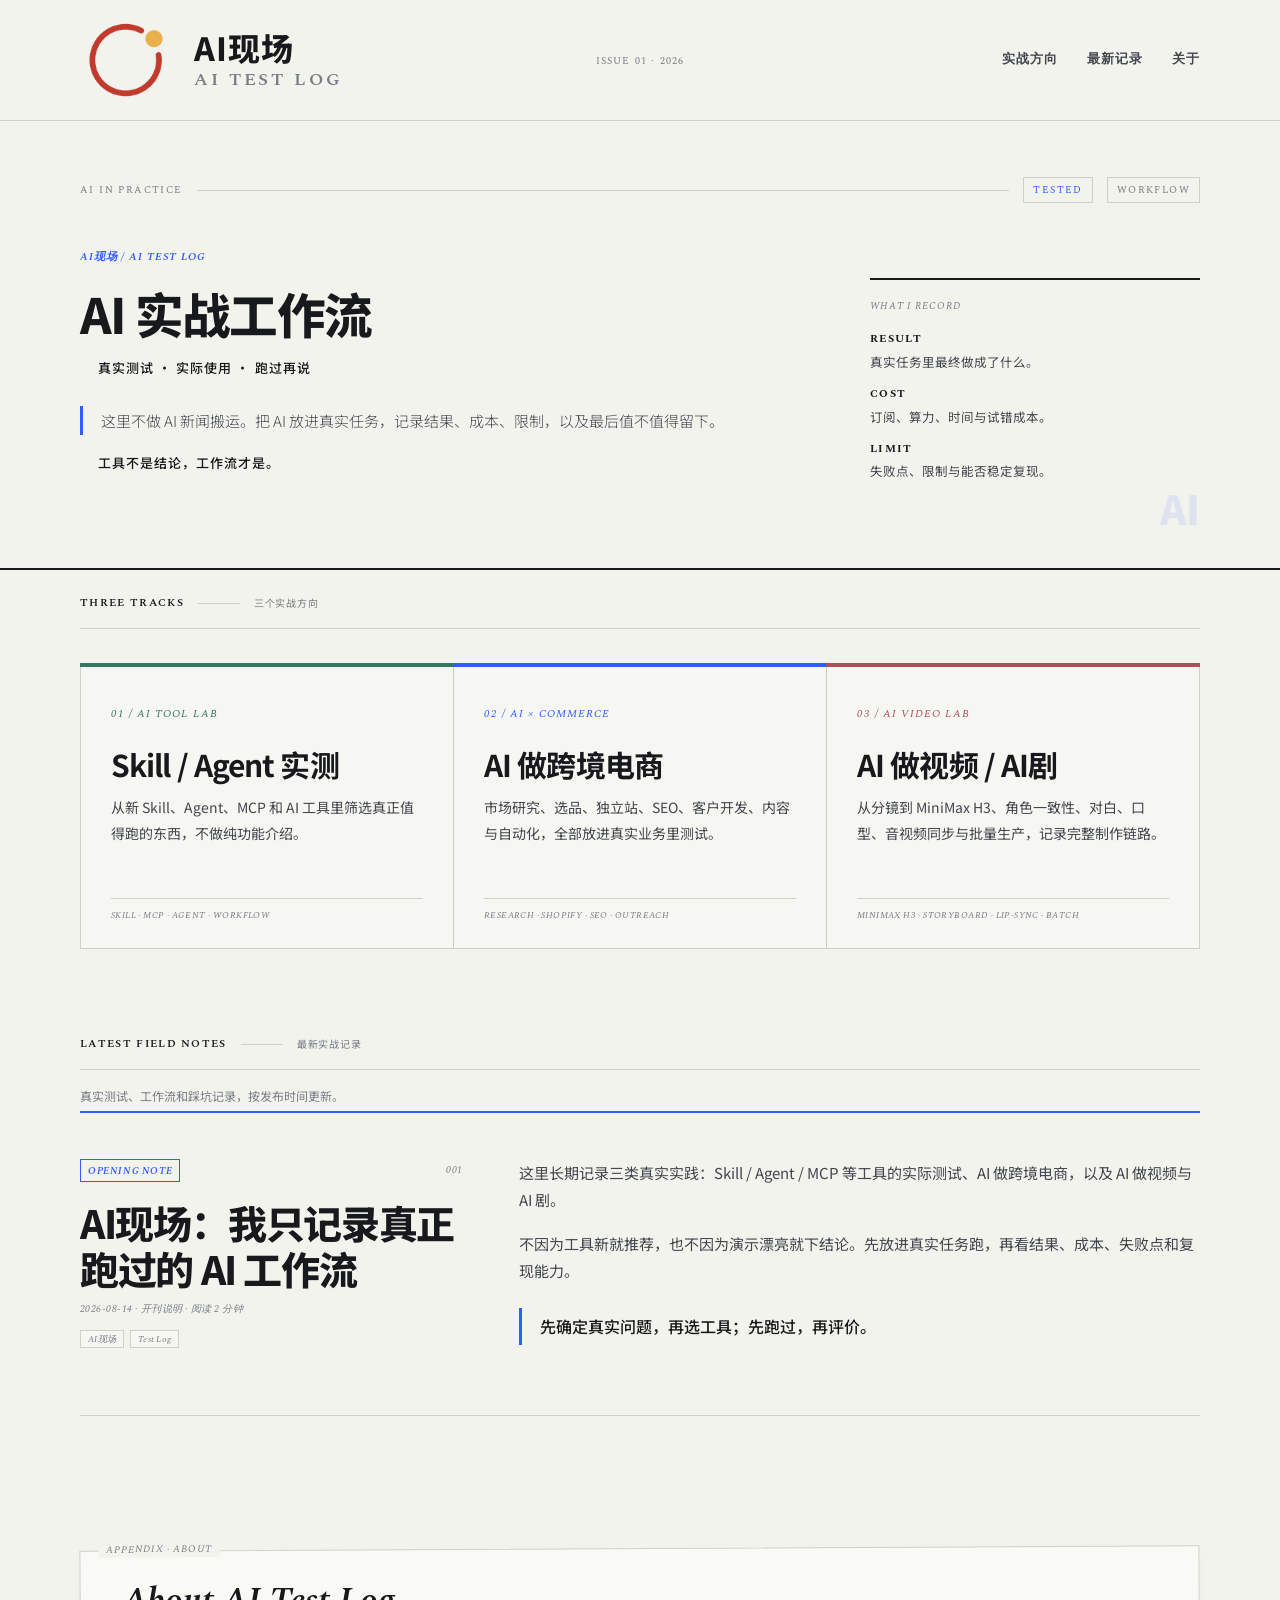
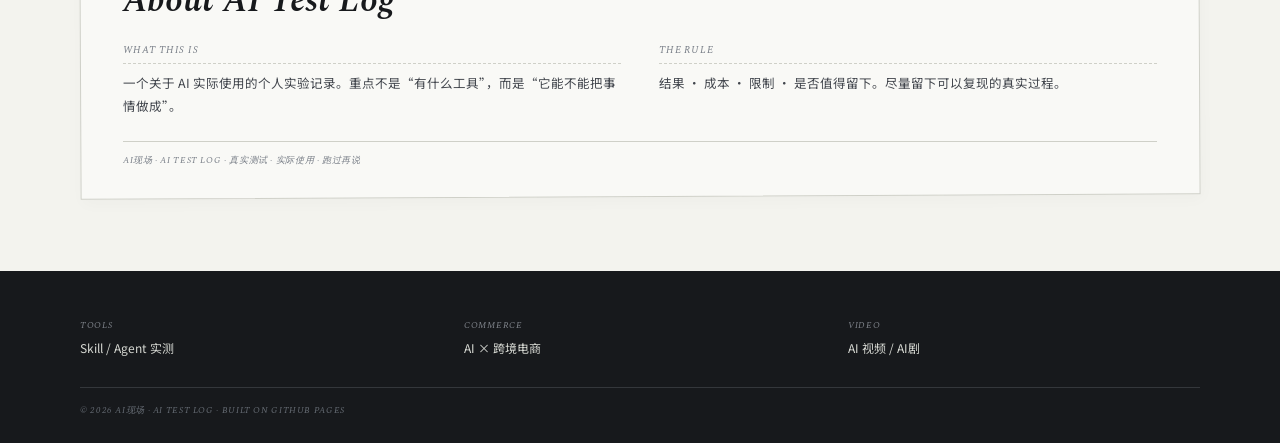
==== commit d0404eff: "Restore exact homepage brand headline" ====
--- a/index.html
+++ b/index.html
@@ -11,7 +11,7 @@
   <link href="https://fonts.googleapis.com/css2?family=Noto+Sans+SC:wght@300;400;500;600;700;800;900&family=Spectral:ital,wght@0,400;0,600;1,400;1,600&display=swap" rel="stylesheet">
   <link rel="stylesheet" href="styles.css">
   <link rel="stylesheet" href="categories.css">
-  <link rel="stylesheet" href="refinements.css?v=20260818a">
+  <link rel="stylesheet" href="refinements.css?v=20260818b">
 </head>
 <body>
   <header class="masthead">
@@ -32,7 +32,7 @@
         <div class="cover-grid">
           <div>
             <div class="eyebrow">AI现场 / AI TEST LOG</div>
-            <h1>AI 实战工作流。<br>跑过，再评价。</h1>
+            <h1>AI 实战工作流</h1>
             <p class="brand-tagline"><strong>真实测试 · 实际使用 · 跑过再说</strong></p>
             <p class="dek">这里不做 AI 新闻搬运。把 AI 放进真实任务，记录结果、成本、限制，以及最后值不值得留下。</p>
             <p class="brand-tagline"><strong>工具不是结论，工作流才是。</strong></p>
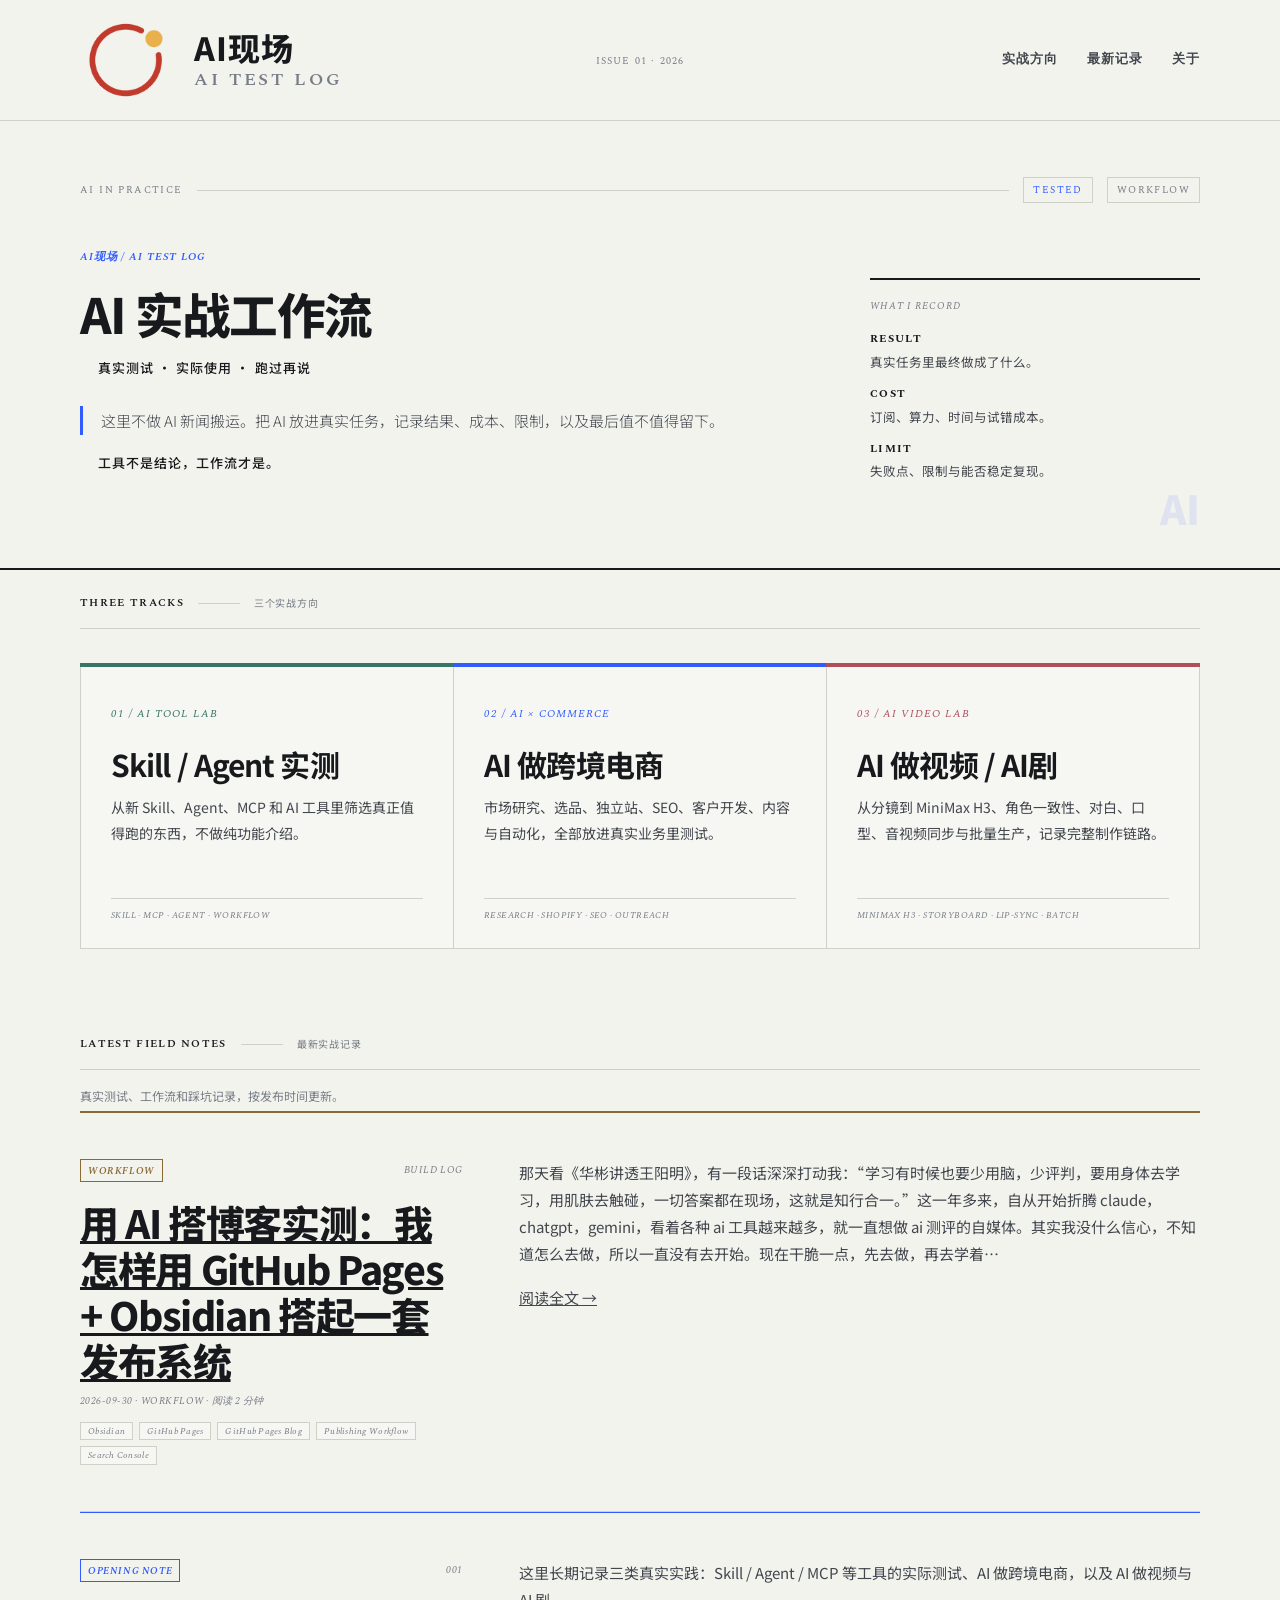
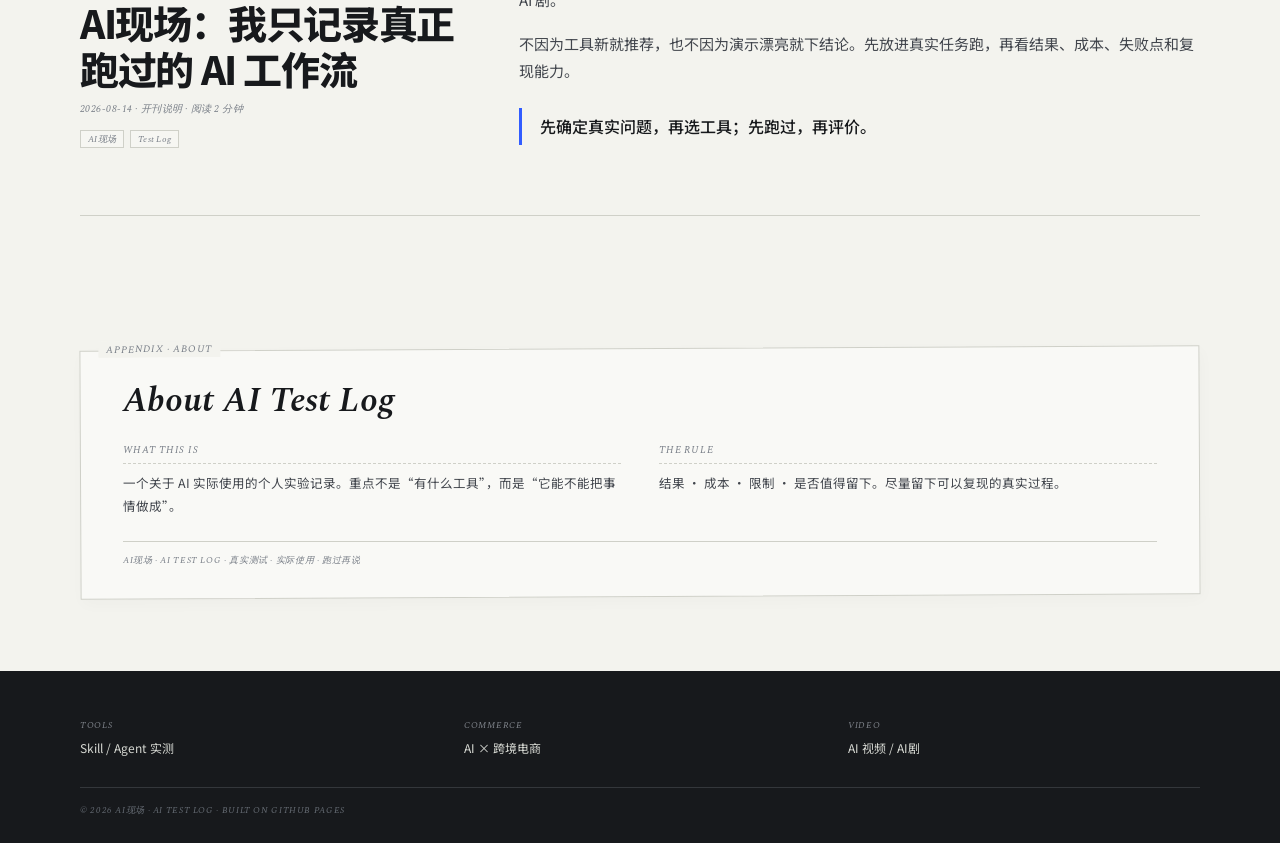
==== commit 28bc83be: "Update latest review: 用 AI 搭博客实测：我怎样用 GitHub Pages + Obsidian 搭起一套发布系统" ====
--- a/index.html
+++ b/index.html
@@ -5,13 +5,16 @@
   <meta name="viewport" content="width=device-width, initial-scale=1.0">
   <meta name="description" content="AI现场（AI Test Log）：真实测试、实际使用、跑过再说。记录 Skill/Agent、跨境电商与 AI 视频/AI剧的真实 AI 实战工作流。">
   <title>AI现场｜真实 AI 实战工作流</title>
+  <link rel="canonical" href="https://aitestlog.com/">
+  <meta property="og:url" content="https://aitestlog.com/">
+  <meta name="twitter:url" content="https://aitestlog.com/">
   <link rel="icon" type="image/png" href="assets/brand/logo-icon.png?v=20260815b">
   <link rel="preconnect" href="https://fonts.googleapis.com">
   <link rel="preconnect" href="https://fonts.gstatic.com" crossorigin>
   <link href="https://fonts.googleapis.com/css2?family=Noto+Sans+SC:wght@300;400;500;600;700;800;900&family=Spectral:ital,wght@0,400;0,600;1,400;1,600&display=swap" rel="stylesheet">
   <link rel="stylesheet" href="styles.css">
   <link rel="stylesheet" href="categories.css">
-  <link rel="stylesheet" href="refinements.css?v=20260818b">
+  <link rel="stylesheet" href="refinements.css?v=20260818c">
 </head>
 <body>
   <header class="masthead">
@@ -75,6 +78,14 @@
     </section>
 
     <section id="posts" class="posts wrap">
+<!-- editor-card:p1786719108575 -->
+      <article class="post cat-workflow theme-buildlog" data-editor-id="p1786719108575" data-theme="buildlog" data-type="workflow">
+        <header><div class="post-topline"><span class="kicker cat-workflow">WORKFLOW</span><span class="index-no">BUILD LOG</span></div>
+          <h2><a class="post-title-link" href="/posts/obsidian-github-pages-blog-workflow/">用 AI 搭博客实测：我怎样用 GitHub Pages + Obsidian 搭起一套发布系统</a></h2><p class="meta">2026-09-30 · WORKFLOW · 阅读 2 分钟</p><div class="post-tags"><span class="post-tag">Obsidian</span><span class="post-tag">GitHub Pages</span><span class="post-tag">GitHub Pages Blog</span><span class="post-tag">Publishing Workflow</span><span class="post-tag">Search Console</span></div></header>
+        <div class="content"><p>那天看《华彬讲透王阳明》，有一段话深深打动我：“学习有时候也要少用脑，少评判，要用身体去学习，用肌肤去触碰，一切答案都在现场，这就是知行合一。”这一年多来，自从开始折腾 claude，chatgpt，gemini，看着各种 ai 工具越来越多，就一直想做 ai 测评的自媒体。其实我没什么信心，不知道怎么去做，所以一直没有去开始。现在干脆一点，先去做，再去学着…</p><p class="read-more-row"><a class="read-more" href="/posts/obsidian-github-pages-blog-workflow/">阅读全文 →</a></p></div>
+      </article>
+<!-- /editor-card:p1786719108575 -->
+
       <article class="post cat-models">
         <header><div class="post-topline"><span class="kicker cat-models">OPENING NOTE</span><span class="index-no">001</span></div><h2>AI现场：我只记录真正跑过的 AI 工作流</h2><p class="meta">2026-08-14 · 开刊说明 · 阅读 2 分钟</p><div class="post-tags"><span class="post-tag">AI现场</span><span class="post-tag">Test Log</span></div></header>
         <div class="content"><p>这里长期记录三类真实实践：Skill / Agent / MCP 等工具的实际测试、AI 做跨境电商，以及 AI 做视频与 AI 剧。</p><p>不因为工具新就推荐，也不因为演示漂亮就下结论。先放进真实任务跑，再看结果、成本、失败点和复现能力。</p><blockquote>先确定真实问题，再选工具；先跑过，再评价。</blockquote></div>
@@ -102,4 +113,4 @@
     <div class="footer-fine">© 2026 AI现场 · AI TEST LOG · BUILT ON GITHUB PAGES</div>
   </div></footer>
 </body>
-</html>
+</html>
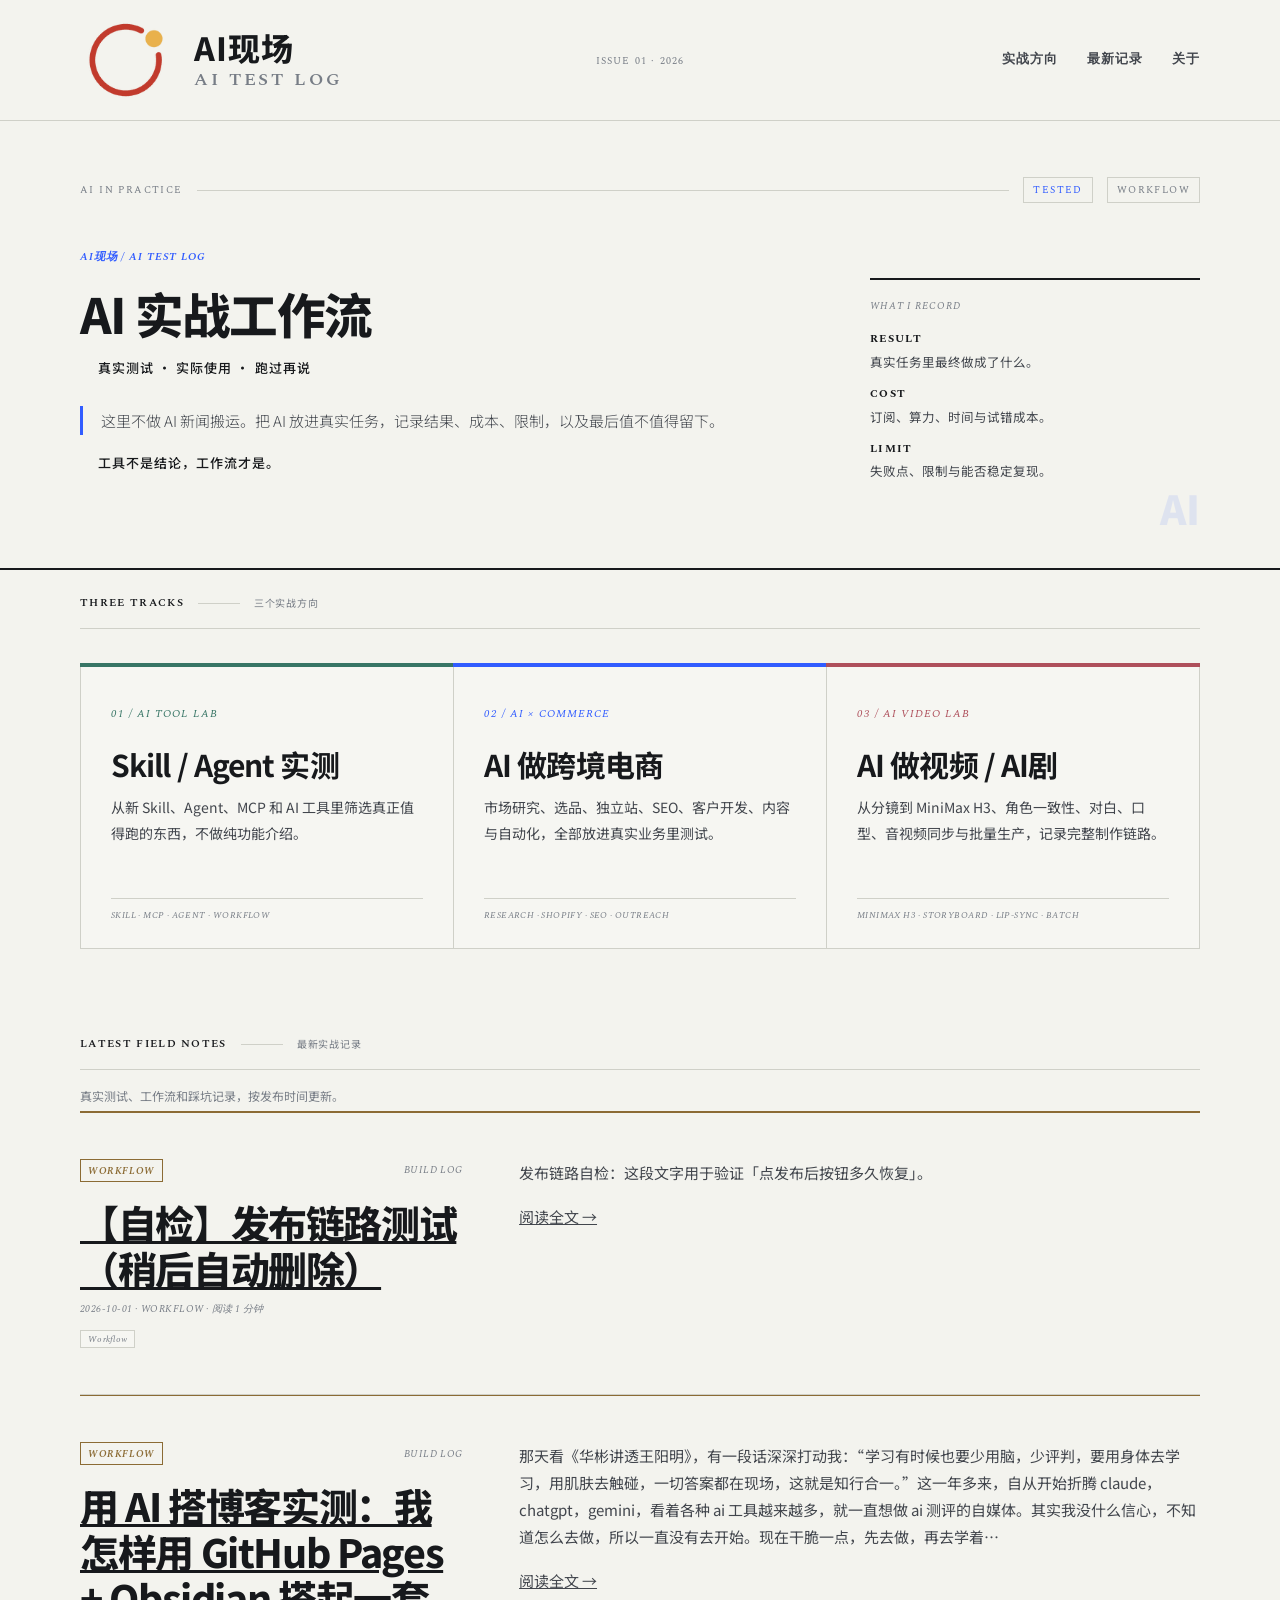
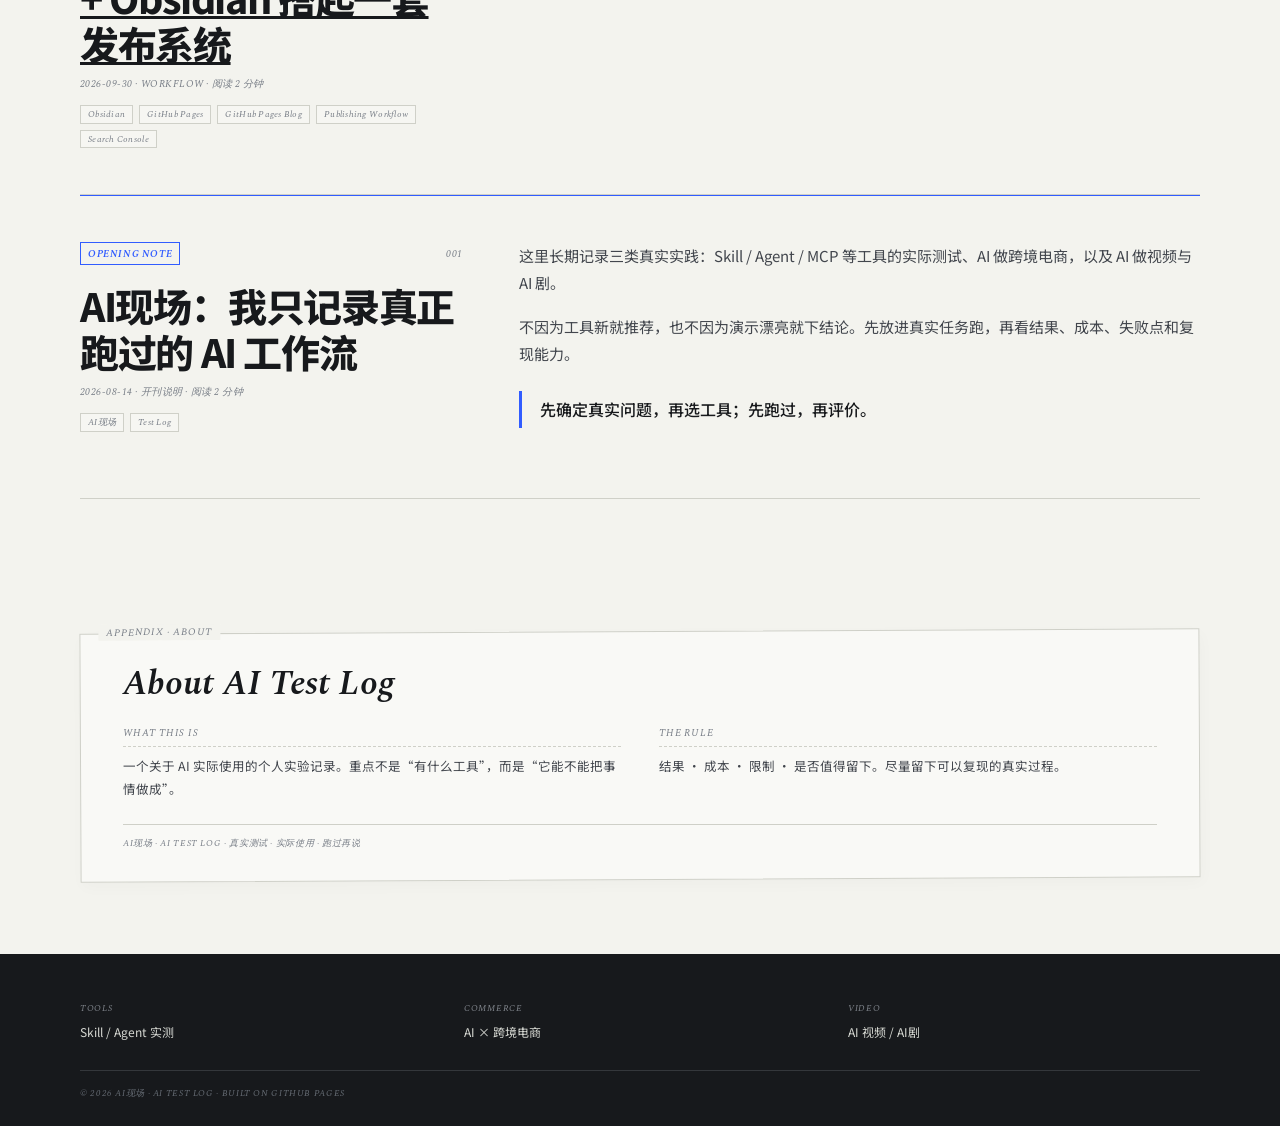
==== commit 34af4103: "Update latest review: 【自检】发布链路测试（稍后自动删除）" ====
--- a/index.html
+++ b/index.html
@@ -78,6 +78,14 @@
     </section>
 
     <section id="posts" class="posts wrap">
+<!-- editor-card:p1786719199999 -->
+      <article class="post cat-workflow theme-buildlog" data-editor-id="p1786719199999" data-theme="buildlog" data-type="workflow">
+        <header><div class="post-topline"><span class="kicker cat-workflow">WORKFLOW</span><span class="index-no">BUILD LOG</span></div>
+          <h2><a class="post-title-link" href="/posts/publish-timing-selftest/">【自检】发布链路测试（稍后自动删除）</a></h2><p class="meta">2026-10-01 · WORKFLOW · 阅读 1 分钟</p><div class="post-tags"><span class="post-tag">Workflow</span></div></header>
+        <div class="content"><p>发布链路自检：这段文字用于验证「点发布后按钮多久恢复」。</p><p class="read-more-row"><a class="read-more" href="/posts/publish-timing-selftest/">阅读全文 →</a></p></div>
+      </article>
+<!-- /editor-card:p1786719199999 -->
+
 <!-- editor-card:p1786719108575 -->
       <article class="post cat-workflow theme-buildlog" data-editor-id="p1786719108575" data-theme="buildlog" data-type="workflow">
         <header><div class="post-topline"><span class="kicker cat-workflow">WORKFLOW</span><span class="index-no">BUILD LOG</span></div>
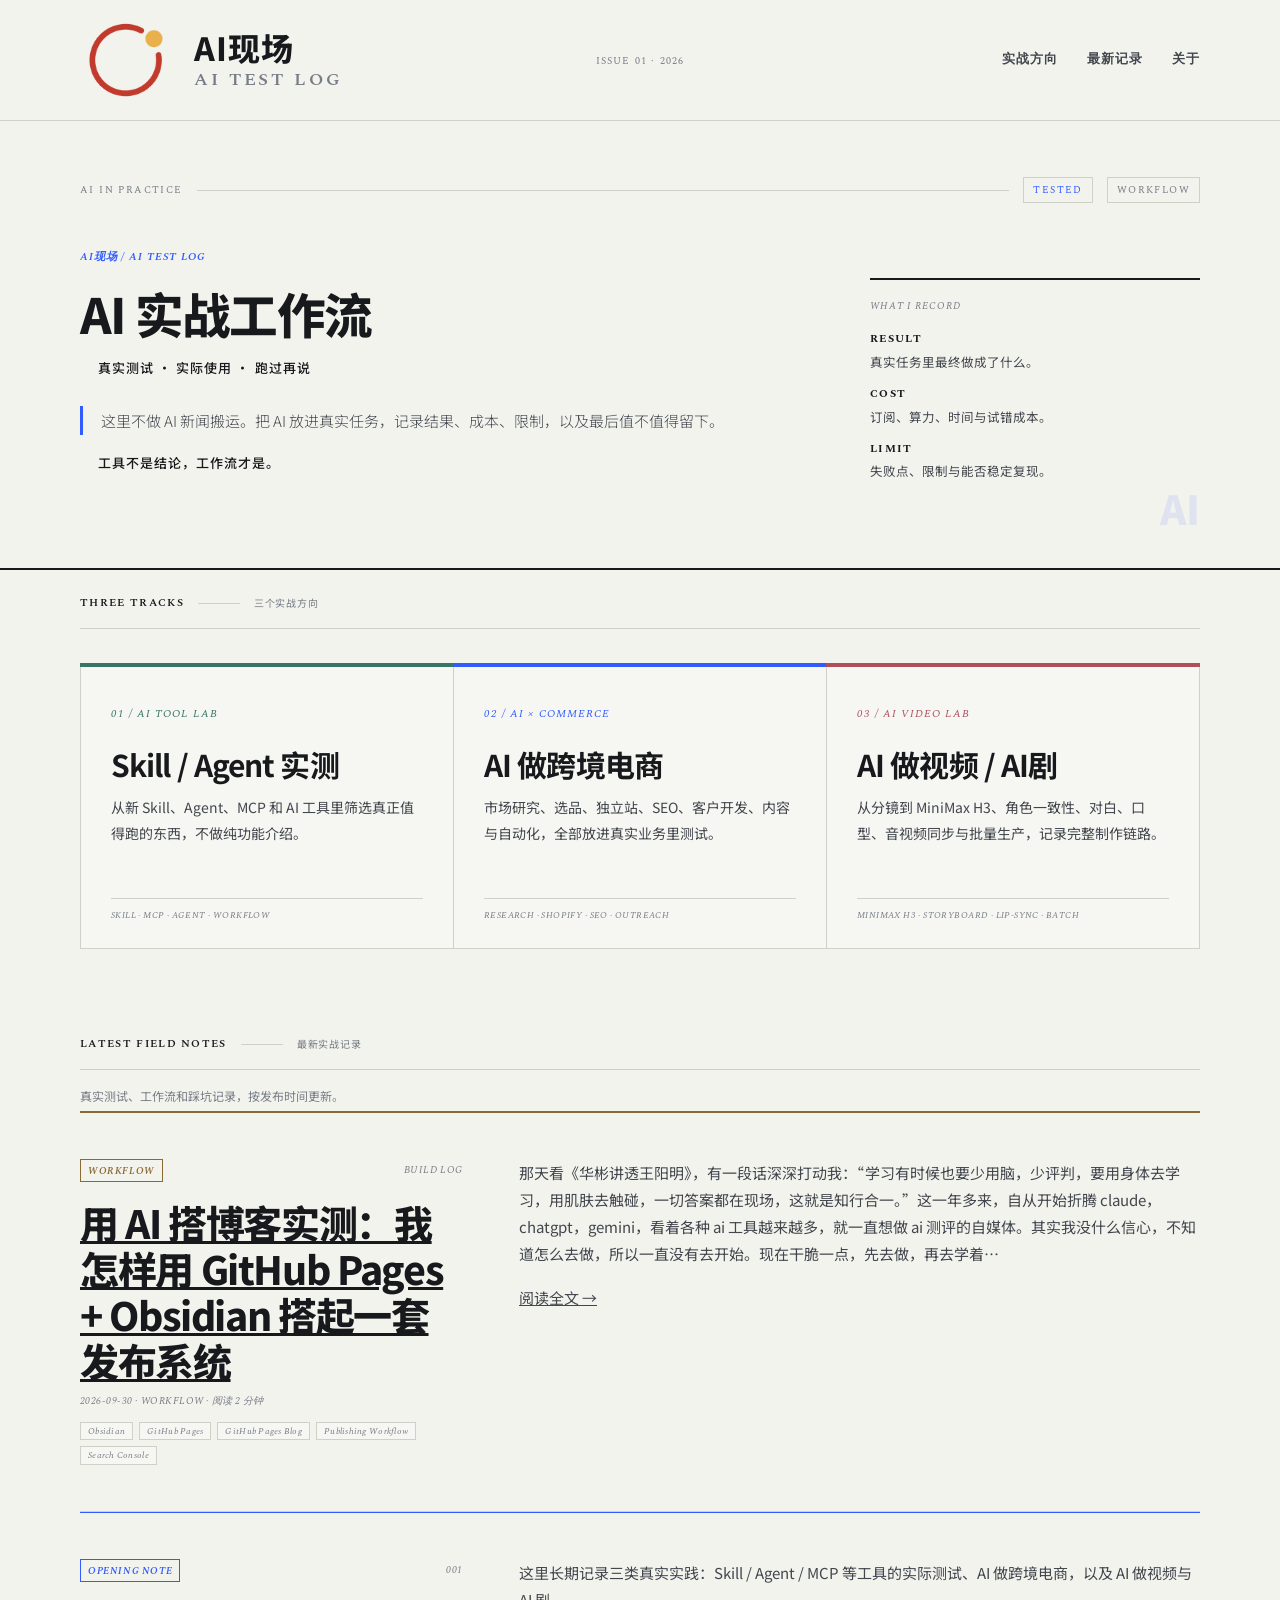
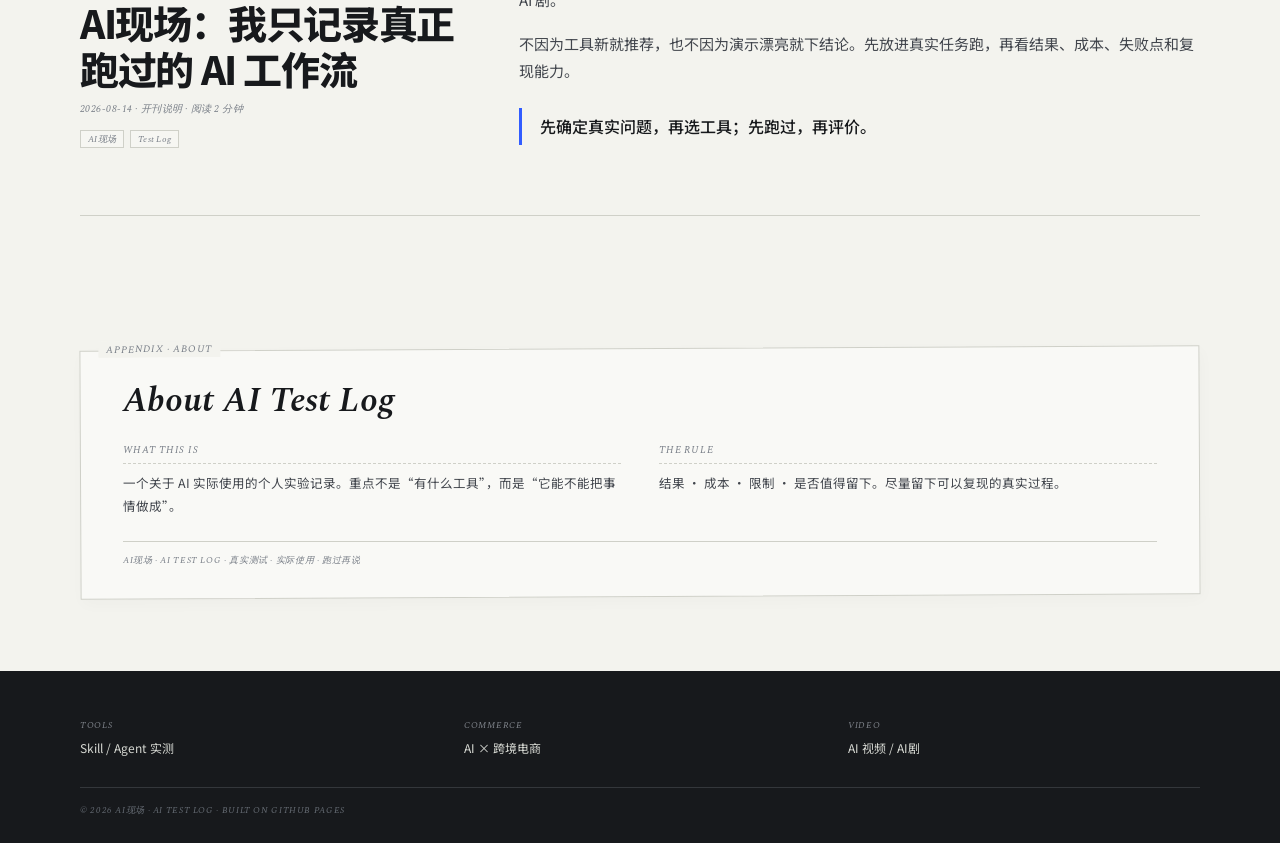
==== commit b172b3b8: "Cleanup: remove publish self-test card" ====
--- a/index.html
+++ b/index.html
@@ -78,14 +78,6 @@
     </section>
 
     <section id="posts" class="posts wrap">
-<!-- editor-card:p1786719199999 -->
-      <article class="post cat-workflow theme-buildlog" data-editor-id="p1786719199999" data-theme="buildlog" data-type="workflow">
-        <header><div class="post-topline"><span class="kicker cat-workflow">WORKFLOW</span><span class="index-no">BUILD LOG</span></div>
-          <h2><a class="post-title-link" href="/posts/publish-timing-selftest/">【自检】发布链路测试（稍后自动删除）</a></h2><p class="meta">2026-10-01 · WORKFLOW · 阅读 1 分钟</p><div class="post-tags"><span class="post-tag">Workflow</span></div></header>
-        <div class="content"><p>发布链路自检：这段文字用于验证「点发布后按钮多久恢复」。</p><p class="read-more-row"><a class="read-more" href="/posts/publish-timing-selftest/">阅读全文 →</a></p></div>
-      </article>
-<!-- /editor-card:p1786719199999 -->
-
 <!-- editor-card:p1786719108575 -->
       <article class="post cat-workflow theme-buildlog" data-editor-id="p1786719108575" data-theme="buildlog" data-type="workflow">
         <header><div class="post-topline"><span class="kicker cat-workflow">WORKFLOW</span><span class="index-no">BUILD LOG</span></div>
